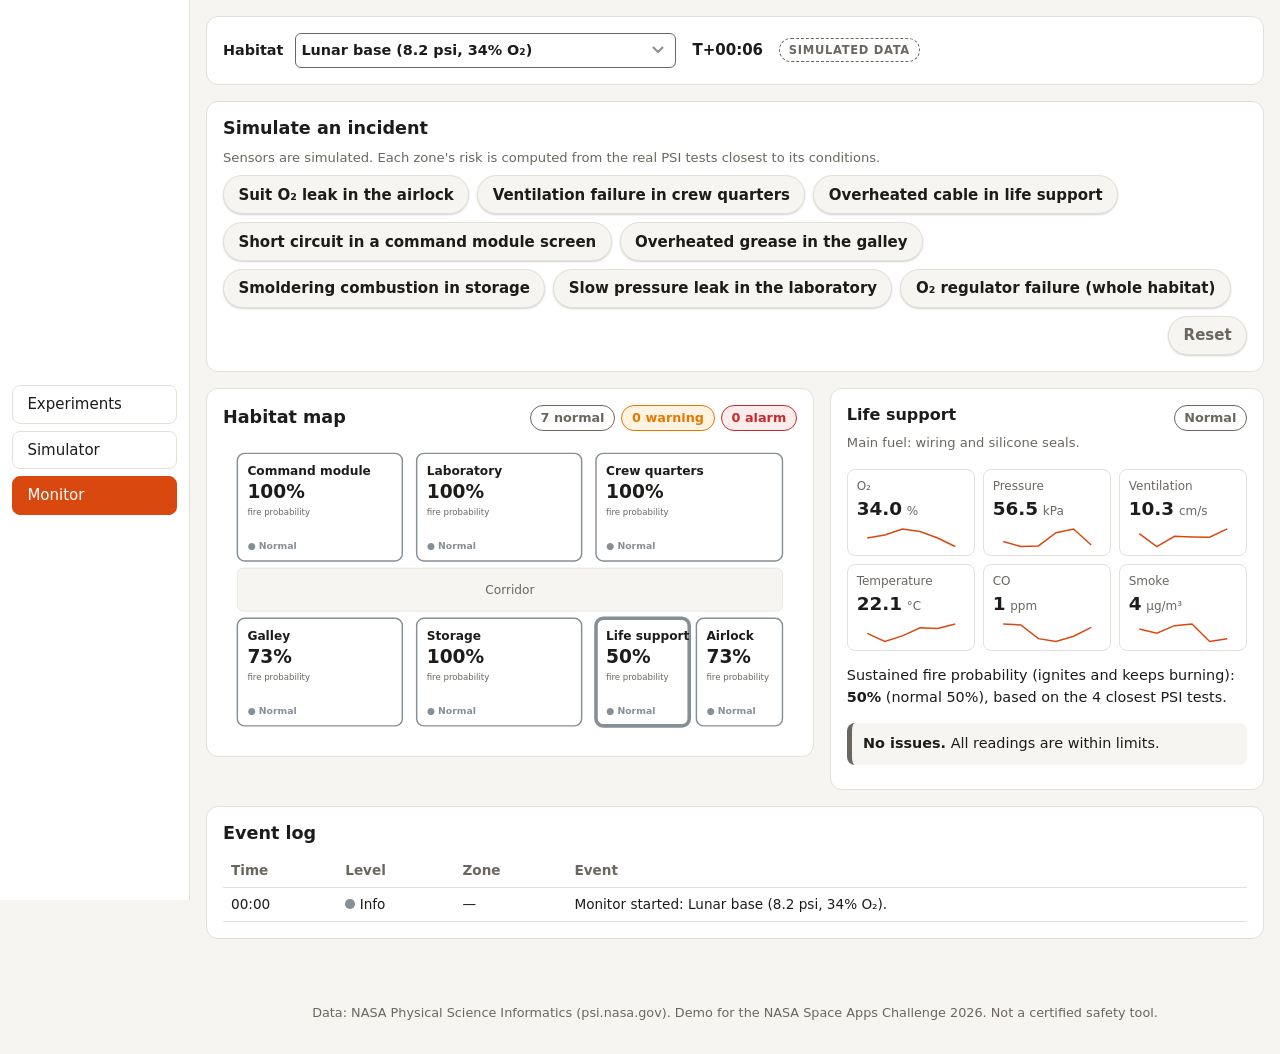
==== index.html @ 86bb219c "Center the sidebar tabs vertically and drop the filter emojis Co-Authored-By: Claude Opus 5.5 <norep" ====
<!doctype html>
<html lang="en">
<head>
<meta charset="utf-8">
<meta name="viewport" content="width=device-width, initial-scale=1">
<title>Flame in Freefall</title>
<meta name="description" content="Fire risk monitor and simulator for space habitats, based on NASA PSI microgravity combustion data.">
<link rel="stylesheet" href="style.css">
</head>
<body>
<header class="top">
  <h1 class="sr-only">Flame in Freefall</h1>
  <nav class="tabs" role="tablist">
    <button role="tab" class="tab" data-tab="exp">Experiments</button>
    <button role="tab" class="tab" data-tab="sim">Simulator</button>
    <button role="tab" class="tab active" data-tab="mon">Monitor</button>
  </nav>
</header>

<main>
<section id="mon" class="panel active">
  <div class="card mbar">
    <label>Habitat <select id="mHab"></select></label>
    <span id="mClock" class="clock">T+00:00</span>
    <span class="badge">SIMULATED DATA</span>
  </div>
  <div class="card">
    <h2>Simulate an incident</h2>
    <p class="hint">Sensors are simulated. Each zone's risk is computed from the real PSI tests closest to its conditions.</p>
    <div id="mIncidents" class="incidents"></div>
  </div>
  <div class="mgrid">
    <div class="card"><div class="mhead"><h2>Habitat map</h2><div id="mSummary" class="msum"></div></div><div id="mMap" class="map"></div></div>
    <div class="card" id="mDetail"></div>
  </div>
  <div class="card">
    <h2>Event log</h2>
    <div class="tablewrap"><table class="log"><thead><tr><th>Time</th><th>Level</th><th>Zone</th><th>Event</th></tr></thead><tbody id="mLog"></tbody></table></div>
  </div>
</section>

<section id="sim" class="panel">
  <form id="scenario" class="card inputs" onsubmit="return false">
    <h2>1. Define the scenario</h2>
    <label>Environment
      <select id="env"></select>
    </label>
    <p id="envNote" class="hint"></p>
    <label>Material or fuel
      <select id="fuel"></select>
    </label>
    <label>Oxygen: <b id="o2v"></b> %
      <input type="range" id="o2" min="10" max="40" step="0.5">
    </label>
    <label>Pressure: <b id="pv"></b> kPa
      <input type="range" id="p" min="40" max="310" step="1">
    </label>
    <label>Forced ventilation: <b id="flowv"></b> cm/s
      <input type="range" id="flow" min="0" max="30" step="0.5">
    </label>
    <label id="d0wrap" hidden>Droplet size: <b id="d0v"></b> mm
      <input type="range" id="d0" min="1" max="5" step="0.1" value="3">
    </label>
    <label>Gravity
      <select id="g">
        <option value="0">Microgravity (0 g)</option>
        <option value="0.165">Moon (0.17 g)</option>
        <option value="0.38">Mars (0.38 g)</option>
        <option value="1">Earth (1 g)</option>
      </select>
    </label>
    <p id="gNote" class="hint"></p>
  </form>

  <div class="results">
    <div class="verdict card" id="verdict"></div>
    <div class="pillars">
      <article class="card pillar" id="prevent"></article>
      <article class="card pillar" id="detect"></article>
      <article class="card pillar" id="extinguish"></article>
    </div>
    <div class="card">
      <h3>Where your scenario falls within the data</h3>
      <div id="chart" class="chartwrap"></div>
      <div id="legend" class="legend"></div>
    </div>
    <div class="card">
      <h3>Evidence: the closest tests</h3>
      <div class="tablewrap"><table id="evidence"></table></div>
    </div>
  </div>
</section>

<section id="exp" class="panel">
  <div class="card">
    <h2>The most useful experiments for habitats</h2>
    <div class="filters" id="expFilter" role="group" aria-label="Filter by pillar">
      <button type="button" class="fbtn on" data-f="">All</button>
      <button type="button" class="fbtn" data-f="prevencion">Prevention</button>
      <button type="button" class="fbtn" data-f="deteccion">Detection</button>
      <button type="button" class="fbtn" data-f="extincion">Extinction</button>
    </div>
    <p class="hint">★ = relevance for spacecraft, stations and bases. AI-generated summaries based on PSI.</p>
    <div id="ranking" class="ranking"></div>
  </div>
  <div class="card">
    <h2>Quick comparison</h2>
    <div class="tablewrap"><table id="compare" class="compact"></table></div>
    <p class="hint">* Their PSI table does not say whether each fire was sustained, so they are not used in the risk calculation; they are used as context.</p>
  </div>
  <div class="card">
    <h2>Which material withstands the habitat's O₂?</h2>
    <p class="hint">NASA ground test (1 g, 70 kPa): maximum O₂ at which each material self-extinguishes. Useful for choosing materials; it does not replace microgravity data.</p>
    <div class="tablewrap"><table id="materials" class="compact"></table></div>
    <p class="links"><a class="plink" href="https://ntrs.nasa.gov/citations/20070018178" target="_blank" rel="noopener">NASA report (NTRS 20070018178)</a></p>
  </div>
  <div class="two">
    <div class="card">
      <h2>Same hardware, easy to compare</h2>
      <div class="tablewrap"><table id="hwgroups" class="compact"></table></div>
    </div>
    <div class="card">
      <h2>Data</h2>
      <p><a class="btn" href="data/tests.csv" download>CSV data</a> <a class="btn" href="data/tests.json" download>JSON data</a></p>
      <p class="hint">857 tests in a common format for flammability models.</p>
      <h2>Applications on Earth</h2>
      <p>Use in water-mist extinguishers, smoke detectors and firefighting equipment. Also applicable to submarines, mines and aircraft.</p>
    </div>
  </div>
</section>

</main>

<footer>Data: NASA Physical Science Informatics (psi.nasa.gov). Demo for the NASA Space Apps Challenge 2026. Not a certified safety tool.</footer>
<script src="monitor.js"></script>
<script src="app.js"></script>
</body>
</html>
---- style.css ----
:root {
  --bg: #f6f5f2; --surface: #ffffff; --ink: #1d1c1a; --muted: #6b6760; --line: #e3e0d9;
  --accent: #d9480f; --accent-soft: #fff1e8;
  --high: #c92a2a; --mid: #e67700; --low: #2b8a3e;
  --burn: #e8590c; --ext: #1971c2; --noign: #868e96; --you: #1d1c1a;
  --high-bg: #fdecec; --mid-bg: #fff4e2; --low-bg: #eaf6ec;
}
@media (prefers-color-scheme: dark) {
  :root:not([data-theme="light"]) {
    --bg: #141312; --surface: #1e1d1b; --ink: #f1efe9; --muted: #a29d93; --line: #34322e;
    --accent: #ff8a4c; --accent-soft: #2e1d13;
    --high: #ff6b6b; --mid: #ffa94d; --low: #69db7c;
    --burn: #ff922b; --ext: #4dabf7; --noign: #adb5bd; --you: #f1efe9; --high-bg: #3a1d1d; --mid-bg: #36281a; --low-bg: #1b2e20; color-scheme: dark;
  }
}
:root[data-theme="dark"] {
  --bg: #141312; --surface: #1e1d1b; --ink: #f1efe9; --muted: #a29d93; --line: #34322e;
  --accent: #ff8a4c; --accent-soft: #2e1d13;
  --high: #ff6b6b; --mid: #ffa94d; --low: #69db7c;
  --burn: #ff922b; --ext: #4dabf7; --noign: #adb5bd; --you: #f1efe9; --high-bg: #3a1d1d; --mid-bg: #36281a; --low-bg: #1b2e20; color-scheme: dark;
}
* { box-sizing: border-box; }
body { margin: 0; background: var(--bg); color: var(--ink);
  font: 15px/1.5 system-ui, -apple-system, "Segoe UI", Roboto, sans-serif; }
h1, h2, h3 { margin: 0 0 .5rem; line-height: 1.25; }
h1 { font-size: 1.35rem; } h2 { font-size: 1.1rem; } h3 { font-size: 1rem; }
a { color: var(--accent); }
.top { display: flex; flex-wrap: wrap; gap: 1rem; align-items: center; justify-content: space-between;
  padding: 1rem 16px; border-bottom: 1px solid var(--line); background: var(--surface); }
.brand { display: flex; gap: .75rem; align-items: center; }
.logo { font-size: 2rem; }
.sub { margin: 0; color: var(--muted); font-size: .9rem; }
.tabs { display: flex; flex-wrap: wrap; gap: .25rem; }
.tab { border: 1px solid var(--line); background: transparent; color: var(--ink); padding: .45rem .9rem;
  border-radius: 999px; cursor: pointer; font: inherit; }
.tab.active { background: var(--accent); border-color: var(--accent); color: #fff; }
main { max-width: 1200px; margin: 0 auto; padding: 1rem 16px 2rem; }
.panel { display: none; } .panel.active { display: block; }
#sim.active { display: grid; grid-template-columns: 300px 1fr; gap: 1rem; align-items: start; }
.card { background: var(--surface); border: 1px solid var(--line); border-radius: 12px; padding: 1rem; margin-bottom: 1rem; }
.inputs { position: sticky; top: 1rem; }
.inputs label { display: block; margin: .75rem 0 .25rem; font-weight: 600; font-size: .9rem; }
.inputs select, .inputs input[type=range] { width: 100%; margin-top: .3rem; }
.inputs select { padding: .4rem; border-radius: 8px; border: 1px solid var(--line); background: var(--bg); color: var(--ink); font: inherit; }
input[type=range] { accent-color: var(--ink); }
.hint { color: var(--muted); font-size: .82rem; margin: .25rem 0; }
.verdict { display: flex; gap: 1rem; align-items: center; border-left: 6px solid var(--muted); }
.verdict .big { font-size: 2.2rem; font-weight: 800; min-width: 6.5rem; text-align: center; white-space: nowrap; }
.verdict p { margin: .2rem 0; }
.lvl-high { border-left-color: var(--high); } .lvl-high .big { color: var(--high); }
.lvl-mid { border-left-color: var(--mid); } .lvl-mid .big { color: var(--mid); }
.lvl-low { border-left-color: var(--low); } .lvl-low .big { color: var(--low); }
.pillars { display: grid; grid-template-columns: repeat(3, 1fr); gap: 1rem; }
.pillar { margin-bottom: 0; }
.pillar h3 { display: flex; gap: .4rem; align-items: center; }
.pillar ul { padding-left: 1.1rem; margin: .4rem 0; }
.pillar li { margin: .35rem 0; font-size: .92rem; }
.tag { display: inline-block; font-size: .72rem; padding: .05rem .45rem; border-radius: 999px;
  background: var(--accent-soft); color: var(--accent); margin-left: .25rem; font-weight: 600; }
.warn { background: var(--accent-soft); border-radius: 8px; padding: .5rem .7rem; font-size: .85rem; margin: .5rem 0; }
.src { color: var(--muted); font-size: .78rem; }
.results > .card:last-child, .pillars { margin-bottom: 1rem; }
.chartwrap svg { width: 100%; height: auto; display: block; }
.chartwrap .grid { stroke: var(--line); } .chartwrap .tick, .chartwrap .axis { fill: var(--muted); font-size: 11px; }
.chartwrap .you line, .chartwrap .you circle { stroke: var(--you); stroke-width: 2.5; }
.legend { display: flex; flex-wrap: wrap; gap: 1rem; font-size: .82rem; color: var(--muted); margin-top: .4rem; }
.tablewrap { overflow-x: auto; }
table { border-collapse: collapse; width: 100%; font-size: .85rem; }
th, td { text-align: left; padding: .4rem .5rem; border-bottom: 1px solid var(--line); vertical-align: top; }
th { color: var(--muted); font-weight: 600; white-space: nowrap; }
.dot { display: inline-block; width: .6rem; height: .6rem; border-radius: 50%; margin-right: .3rem; }
.ranking { display: grid; grid-template-columns: repeat(auto-fill, minmax(320px, 1fr)); gap: 1rem; }
.rank { border: 1px solid var(--line); border-radius: 10px; padding: .9rem; }
.rank .stars { color: var(--accent); letter-spacing: 2px; }
.rank p { margin: .35rem 0; font-size: .9rem; }
.prose { max-width: 760px; } .prose p, .prose li { font-size: .95rem; }
footer { text-align: center; color: var(--muted); font-size: .8rem; padding: 1rem 16px 2rem; }
/* Monitor */
.mbar { display: flex; flex-wrap: wrap; gap: .75rem 1rem; align-items: center; }
.mbar label { font-weight: 600; font-size: .9rem; }
.mbar select { margin-left: .4rem; padding: .35rem; border-radius: 8px; border: 1px solid var(--line); background: var(--bg); color: var(--ink); font: inherit; }
.clock { font-variant-numeric: tabular-nums; font-weight: 700; }
.badge { font-size: .72rem; font-weight: 700; letter-spacing: .06em; padding: .15rem .55rem; border-radius: 999px; border: 1px dashed var(--muted); color: var(--muted); }
.msum { display: flex; gap: .4rem; flex-wrap: wrap; margin-left: auto; }
.chip { display: inline-block; font-size: .8rem; font-weight: 600; padding: .15rem .6rem; border-radius: 999px; border: 1px solid; white-space: nowrap; }
.chip.lvl-low { color: var(--low); background: var(--low-bg); }
.chip.lvl-mid { color: var(--mid); background: var(--mid-bg); }
.chip.lvl-high { color: var(--high); background: var(--high-bg); }
.incidents { display: flex; flex-wrap: wrap; gap: .5rem; margin-top: .5rem; }
.incident { border: 1px solid var(--line); background: var(--bg); color: var(--ink); padding: .45rem .9rem; border-radius: 8px; cursor: pointer; font: inherit; }
.incident:hover { border-color: var(--accent); }
.incident.on { background: var(--accent); border-color: var(--accent); color: #fff; }
.incident.reset { margin-left: auto; color: var(--muted); }
.mgrid { display: grid; grid-template-columns: 1.4fr 1fr; gap: 1rem; align-items: start; }
.map svg { width: 100%; height: auto; display: block; }
.corridor { fill: var(--bg); stroke: var(--line); }
.zone { cursor: pointer; outline: none; }
.zone rect { stroke-width: 2; transition: fill .3s; }
.zone.sel rect, .zone:focus-visible rect { stroke-width: 5; }
.zlabel { font-size: 17px; font-weight: 700; fill: var(--ink); }
.zlabel.muted { fill: var(--muted); font-weight: 500; }
.zrisk { font-size: 26px; font-weight: 800; }
.zsub { font-size: 12px; fill: var(--muted); }
.zstate { font-size: 13px; font-weight: 700; }
.dhead { display: flex; justify-content: space-between; gap: .5rem; align-items: start; }
.tiles { display: grid; grid-template-columns: repeat(3, 1fr); gap: .5rem; margin: .75rem 0; }
.tile { border: 1px solid var(--line); border-radius: 8px; padding: .45rem .55rem; }
.tile .tl { display: block; font-size: .75rem; color: var(--muted); }
.tile b { font-size: 1.15rem; font-variant-numeric: tabular-nums; }
.tile .tu { font-size: .75rem; color: var(--muted); }
.spark { width: 100%; height: 22px; color: var(--accent); display: block; margin-top: .2rem; }
.riskline { font-size: .9rem; }
.action { border-left: 5px solid var(--muted); background: var(--bg); border-radius: 8px; padding: .5rem .7rem; margin: .5rem 0; font-size: .9rem; }
.action p { margin: .15rem 0; }
.action.lvl-high { background: var(--high-bg); } .action.lvl-mid { background: var(--mid-bg); } .action.lvl-low { background: var(--low-bg); }
table.log td:first-child { font-variant-numeric: tabular-nums; white-space: nowrap; }

@media (max-width: 900px) {
  .mgrid { grid-template-columns: 1fr; }
  .tiles { grid-template-columns: repeat(2, 1fr); }
  #sim.active { grid-template-columns: 1fr; }
  .inputs { position: static; }
  .pillars { grid-template-columns: 1fr; }
}
ul.plain { padding-left: 1.1rem; margin: .4rem 0; }
ul.plain li { margin: .35rem 0; font-size: .92rem; }
.btn { display: inline-block; padding: .45rem .9rem; border-radius: 8px; background: var(--accent); color: #fff; text-decoration: none; font-weight: 600; margin-right: .4rem; }
table.compact td, table.compact th { font-size: .85rem; vertical-align: top; }
.two { display: grid; grid-template-columns: 1fr 1fr; gap: 1rem; }
.formula { font-size: .95rem; }
.more summary { cursor: pointer; color: var(--muted); font-size: .82rem; margin-top: .3rem; }
@media (max-width: 900px) { .two { grid-template-columns: 1fr; } }
.links { display: flex; flex-wrap: wrap; gap: .35rem; margin: .5rem 0 .2rem; }
.plink { font-size: .8rem; font-weight: 600; padding: .2rem .6rem; border-radius: 999px; border: 1px solid var(--accent); text-decoration: none; }
.plink:hover { background: var(--accent-soft); }
[hidden] { display: none !important; }

td.mok { color: var(--low); font-weight: 600; }
td.mburn { color: var(--high); font-weight: 600; }
.matline { margin-top: .4rem; }
.sr-only { position: absolute; width: 1px; height: 1px; overflow: hidden; clip: rect(0 0 0 0); white-space: nowrap; }
.top { justify-content: flex-start; padding: .6rem max(16px, calc((100% - 1200px) / 2 + 16px)); }

/* Normal = sin color; aviso y alarma mantienen naranja y rojo */
:root { --ok: var(--noign); --ok-bg: var(--surface); }
.chip.lvl-ok { color: var(--muted); background: var(--surface); }
.action.lvl-ok { background: var(--bg); }
.mhead { display: flex; flex-wrap: wrap; gap: .5rem 1rem; align-items: center; justify-content: space-between; margin-bottom: .5rem; }
.mhead h2 { margin: 0; }
.mhead .msum { margin-left: 0; }
/* Desplegables: rectángulo con flecha. Botones de pulsar: píldora con sombra. */
select { appearance: none; -webkit-appearance: none; padding-right: 2rem !important; cursor: pointer;
  background: var(--surface) url("data:image/svg+xml,%3Csvg xmlns='http://www.w3.org/2000/svg' width='12' height='8' viewBox='0 0 12 8'%3E%3Cpath d='M1 1l5 5 5-5' fill='none' stroke='%23868e96' stroke-width='2'/%3E%3C/svg%3E") no-repeat right .7rem center !important;
  border: 1px solid var(--muted) !important; border-radius: 6px !important; }
.incident, .fbtn { border-radius: 999px; box-shadow: 0 1px 2px rgba(0,0,0,.18); font-weight: 600; }
.incident:active, .fbtn:active { transform: translateY(1px); box-shadow: none; }
.more summary { list-style: none; } .more summary::before { content: "▸ "; } .more[open] summary::before { content: "▾ "; }
.filters { display: flex; flex-wrap: wrap; gap: .5rem; margin: .4rem 0 .6rem; }
.fbtn { border: 1px solid var(--line); background: var(--bg); color: var(--ink); padding: .4rem .9rem; cursor: pointer; font: inherit; font-size: .9rem; }
.fbtn:hover { border-color: var(--ink); }
.fbtn.on { background: var(--ink); border-color: var(--ink); color: var(--surface); }
/* Pestañas en vertical a la izquierda */
body { display: grid; grid-template-columns: 190px minmax(0, 1fr); grid-template-rows: 1fr auto; min-height: 100vh; }
.top { grid-row: 1 / 3; grid-column: 1; position: sticky; top: 0; height: 100vh; align-items: stretch; flex-direction: column; flex-wrap: nowrap;
  justify-content: center; padding: 1rem .75rem; border-bottom: 0; border-right: 1px solid var(--line); }
.tabs { flex-direction: column; flex-wrap: nowrap; gap: .4rem; }
.tab { text-align: left; border-radius: 8px; }
main { grid-column: 2; width: 100%; }
footer { grid-column: 2; }
.inputs { top: 1rem; }
@media (max-width: 700px) {
  body { display: block; }
  .top { position: static; height: auto; flex-direction: row; justify-content: flex-start; border-right: 0; border-bottom: 1px solid var(--line); padding: .6rem 16px; }
  .tabs { flex-direction: row; flex-wrap: wrap; }
}
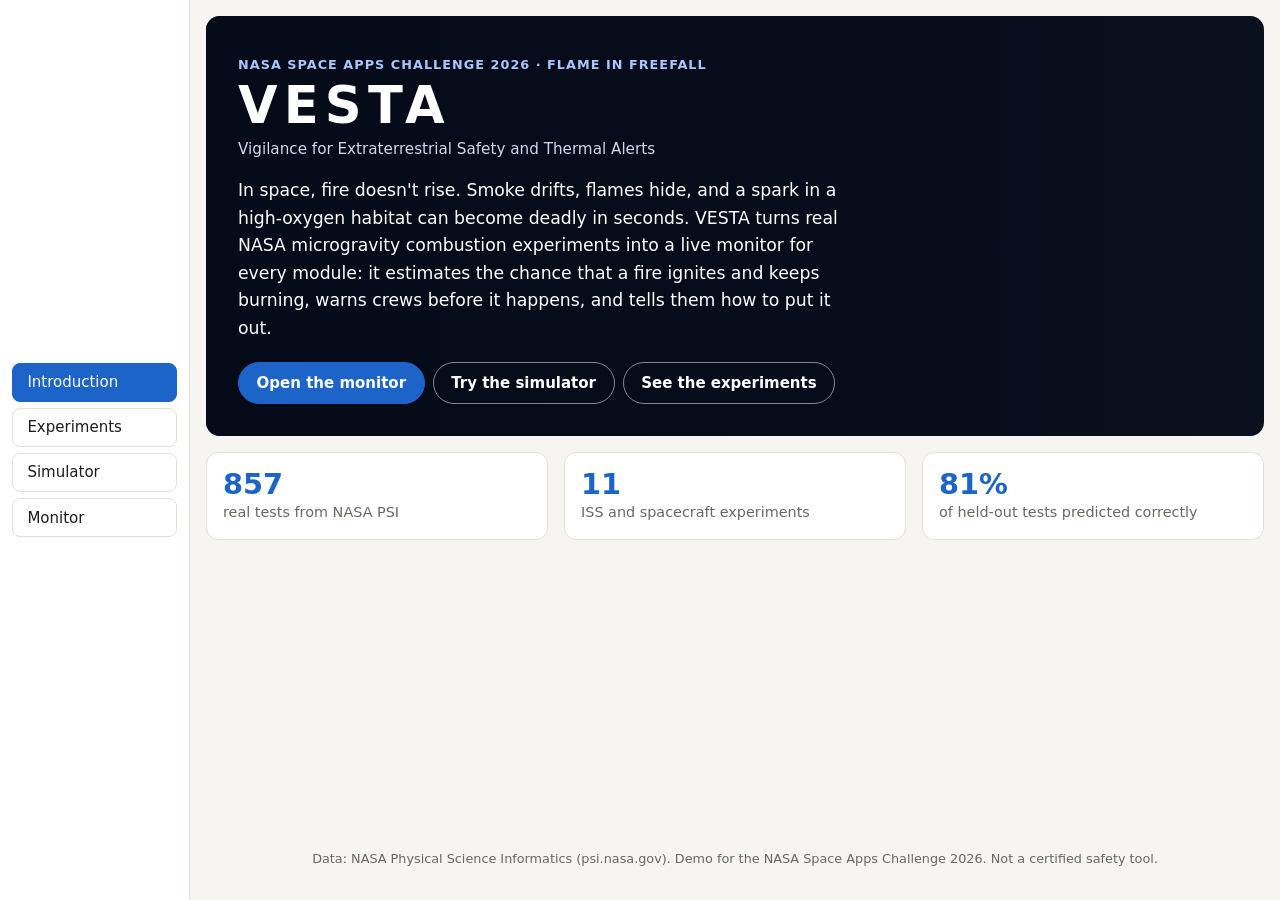
==== commit f2481d97: "Add an Introduction tab with the VESTA name, pitch and NASA photos Co-Authored-By: Claude Opus 5.5 <" ====
--- a/index.html
+++ b/index.html
@@ -3,22 +3,54 @@
 <head>
 <meta charset="utf-8">
 <meta name="viewport" content="width=device-width, initial-scale=1">
-<title>Flame in Freefall</title>
+<title>VESTA · Flame in Freefall</title>
 <meta name="description" content="Fire risk monitor and simulator for space habitats, based on NASA PSI microgravity combustion data.">
 <link rel="stylesheet" href="style.css">
 </head>
 <body>
 <header class="top">
-  <h1 class="sr-only">Flame in Freefall</h1>
+  <h1 class="sr-only">VESTA</h1>
   <nav class="tabs" role="tablist">
+    <button role="tab" class="tab active" data-tab="intro">Introduction</button>
     <button role="tab" class="tab" data-tab="exp">Experiments</button>
     <button role="tab" class="tab" data-tab="sim">Simulator</button>
-    <button role="tab" class="tab active" data-tab="mon">Monitor</button>
+    <button role="tab" class="tab" data-tab="mon">Monitor</button>
   </nav>
 </header>
 
 <main>
-<section id="mon" class="panel active">
+<section id="intro" class="panel active">
+  <div class="hero" style="--hero-img: url('https://images-assets.nasa.gov/image/sts111-373-018/sts111-373-018~medium.jpg')">
+    <div class="hero-text">
+      <p class="eyebrow">NASA Space Apps Challenge 2026 · Flame in Freefall</p>
+      <h2 class="hero-title">VESTA</h2>
+      <p class="hero-sub">Vigilance for Extraterrestrial Safety and Thermal Alerts</p>
+      <p class="hero-lead">In space, fire doesn't rise. Smoke drifts, flames hide, and a spark in a high-oxygen habitat can become deadly in seconds. VESTA turns real NASA microgravity combustion experiments into a live monitor for every module: it estimates the chance that a fire ignites and keeps burning, warns crews before it happens, and tells them how to put it out.</p>
+      <div class="hero-cta">
+        <button type="button" class="cta primary" data-go="mon">Open the monitor</button>
+        <button type="button" class="cta" data-go="sim">Try the simulator</button>
+        <button type="button" class="cta" data-go="exp">See the experiments</button>
+      </div>
+    </div>
+  </div>
+  <div class="stats">
+    <div class="card stat"><b>857</b><span>real tests from NASA PSI</span></div>
+    <div class="card stat"><b>11</b><span>ISS and spacecraft experiments</span></div>
+    <div class="card stat"><b>81%</b><span>of held-out tests predicted correctly</span></div>
+  </div>
+  <div class="two">
+    <figure class="card photo">
+      <img src="https://images-assets.nasa.gov/image/GRC-1998-C-00485/GRC-1998-C-00485~medium.jpg" alt="A candle flame on Earth, tall and teardrop-shaped, next to a round, dim blue candle flame in microgravity" loading="lazy" onerror="this.closest('figure').hidden = true">
+      <figcaption>The same candle on Earth (left) and in microgravity (right). Without buoyancy the flame turns round, dim and hard to see. <span class="credit">NASA Glenn Research Center</span></figcaption>
+    </figure>
+    <figure class="card photo">
+      <img src="https://images-assets.nasa.gov/image/sts050-232-011/sts050-232-011~medium.jpg" alt="A candle flame burning inside a glovebox aboard the Space Shuttle Columbia" loading="lazy" onerror="this.closest('figure').hidden = true">
+      <figcaption>Candle flame experiment aboard Space Shuttle Columbia (STS-50, 1992). <span class="credit">NASA JSC</span></figcaption>
+    </figure>
+  </div>
+</section>
+
+<section id="mon" class="panel">
   <div class="card mbar">
     <label>Habitat <select id="mHab"></select></label>
     <span id="mClock" class="clock">T+00:00</span>
--- a/style.css
+++ b/style.css
@@ -1,23 +1,23 @@
 :root {
   --bg: #f6f5f2; --surface: #ffffff; --ink: #1d1c1a; --muted: #6b6760; --line: #e3e0d9;
-  --accent: #d9480f; --accent-soft: #fff1e8;
+  --accent: #1c64c8; --accent-soft: #e8f0fd;
   --high: #c92a2a; --mid: #e67700; --low: #2b8a3e;
-  --burn: #e8590c; --ext: #1971c2; --noign: #868e96; --you: #1d1c1a;
+  --burn: #e03131; --ext: #1971c2; --noign: #868e96; --you: #1d1c1a;
   --high-bg: #fdecec; --mid-bg: #fff4e2; --low-bg: #eaf6ec;
 }
 @media (prefers-color-scheme: dark) {
   :root:not([data-theme="light"]) {
     --bg: #141312; --surface: #1e1d1b; --ink: #f1efe9; --muted: #a29d93; --line: #34322e;
-    --accent: #ff8a4c; --accent-soft: #2e1d13;
+    --accent: #4c8df6; --accent-soft: #15233a;
     --high: #ff6b6b; --mid: #ffa94d; --low: #69db7c;
-    --burn: #ff922b; --ext: #4dabf7; --noign: #adb5bd; --you: #f1efe9; --high-bg: #3a1d1d; --mid-bg: #36281a; --low-bg: #1b2e20; color-scheme: dark;
+    --burn: #ff6b6b; --ext: #4dabf7; --noign: #adb5bd; --you: #f1efe9; --high-bg: #3a1d1d; --mid-bg: #36281a; --low-bg: #1b2e20; color-scheme: dark;
   }
 }
 :root[data-theme="dark"] {
   --bg: #141312; --surface: #1e1d1b; --ink: #f1efe9; --muted: #a29d93; --line: #34322e;
-  --accent: #ff8a4c; --accent-soft: #2e1d13;
+  --accent: #4c8df6; --accent-soft: #15233a;
   --high: #ff6b6b; --mid: #ffa94d; --low: #69db7c;
-  --burn: #ff922b; --ext: #4dabf7; --noign: #adb5bd; --you: #f1efe9; --high-bg: #3a1d1d; --mid-bg: #36281a; --low-bg: #1b2e20; color-scheme: dark;
+  --burn: #ff6b6b; --ext: #4dabf7; --noign: #adb5bd; --you: #f1efe9; --high-bg: #3a1d1d; --mid-bg: #36281a; --low-bg: #1b2e20; color-scheme: dark;
 }
 * { box-sizing: border-box; }
 body { margin: 0; background: var(--bg); color: var(--ink);
@@ -57,7 +57,7 @@
 .pillar li { margin: .35rem 0; font-size: .92rem; }
 .tag { display: inline-block; font-size: .72rem; padding: .05rem .45rem; border-radius: 999px;
   background: var(--accent-soft); color: var(--accent); margin-left: .25rem; font-weight: 600; }
-.warn { background: var(--accent-soft); border-radius: 8px; padding: .5rem .7rem; font-size: .85rem; margin: .5rem 0; }
+.warn { background: var(--mid-bg); border-radius: 8px; padding: .5rem .7rem; font-size: .85rem; margin: .5rem 0; }
 .src { color: var(--muted); font-size: .78rem; }
 .results > .card:last-child, .pillars { margin-bottom: 1rem; }
 .chartwrap svg { width: 100%; height: auto; display: block; }
@@ -173,3 +173,30 @@
   .top { position: static; height: auto; flex-direction: row; justify-content: flex-start; border-right: 0; border-bottom: 1px solid var(--line); padding: .6rem 16px; }
   .tabs { flex-direction: row; flex-wrap: wrap; }
 }
+.incident.on { background: var(--noign); border-color: var(--noign); color: var(--surface); box-shadow: inset 0 1px 3px rgba(0,0,0,.25); }
+.incident.reset { font-size: .78rem; padding: .25rem .7rem; align-self: center; }
+
+/* Introduction */
+.hero { position: relative; border-radius: 14px; overflow: hidden; margin-bottom: 1rem; min-height: 420px; display: flex; align-items: flex-end;
+  background: #0b1220 var(--hero-img) center / cover no-repeat; color: #fff; }
+.hero::before { content: ""; position: absolute; inset: 0; background: linear-gradient(90deg, rgba(5,10,25,.92) 0%, rgba(5,10,25,.75) 55%, rgba(5,10,25,.25) 100%); }
+.hero-text { position: relative; padding: 2rem; max-width: 680px; }
+.eyebrow { margin: 0 0 .4rem; font-size: .8rem; letter-spacing: .08em; text-transform: uppercase; color: #a9c7ff; font-weight: 600; }
+.hero-title { font-size: 3.2rem; letter-spacing: .12em; margin: 0; line-height: 1; }
+.hero-sub { margin: .4rem 0 1rem; color: #cdd8ec; font-size: .95rem; }
+.hero-lead { font-size: 1.08rem; line-height: 1.6; margin: 0 0 1.2rem; }
+.hero-cta { display: flex; flex-wrap: wrap; gap: .5rem; }
+.cta { border: 1px solid rgba(255,255,255,.5); background: transparent; color: #fff; padding: .55rem 1.1rem; border-radius: 999px; cursor: pointer; font: inherit; font-weight: 600; box-shadow: 0 1px 2px rgba(0,0,0,.3); }
+.cta:hover { background: rgba(255,255,255,.12); }
+.cta.primary { background: var(--accent); border-color: var(--accent); }
+.stats { display: grid; grid-template-columns: repeat(3, 1fr); gap: 1rem; }
+.stat b { display: block; font-size: 1.8rem; color: var(--accent); line-height: 1.1; }
+.stat span { color: var(--muted); font-size: .9rem; }
+.photo { margin: 0 0 1rem; padding: 0; overflow: hidden; }
+.photo img { width: 100%; aspect-ratio: 3 / 2; object-fit: cover; display: block; background: #0b1220; }
+.photo figcaption { padding: .7rem 1rem .9rem; font-size: .88rem; }
+.credit { display: block; color: var(--muted); font-size: .76rem; margin-top: .2rem; }
+@media (max-width: 700px) {
+  .hero { min-height: 0; } .hero-text { padding: 1.25rem; } .hero-title { font-size: 2.4rem; }
+  .stats { grid-template-columns: 1fr; }
+}
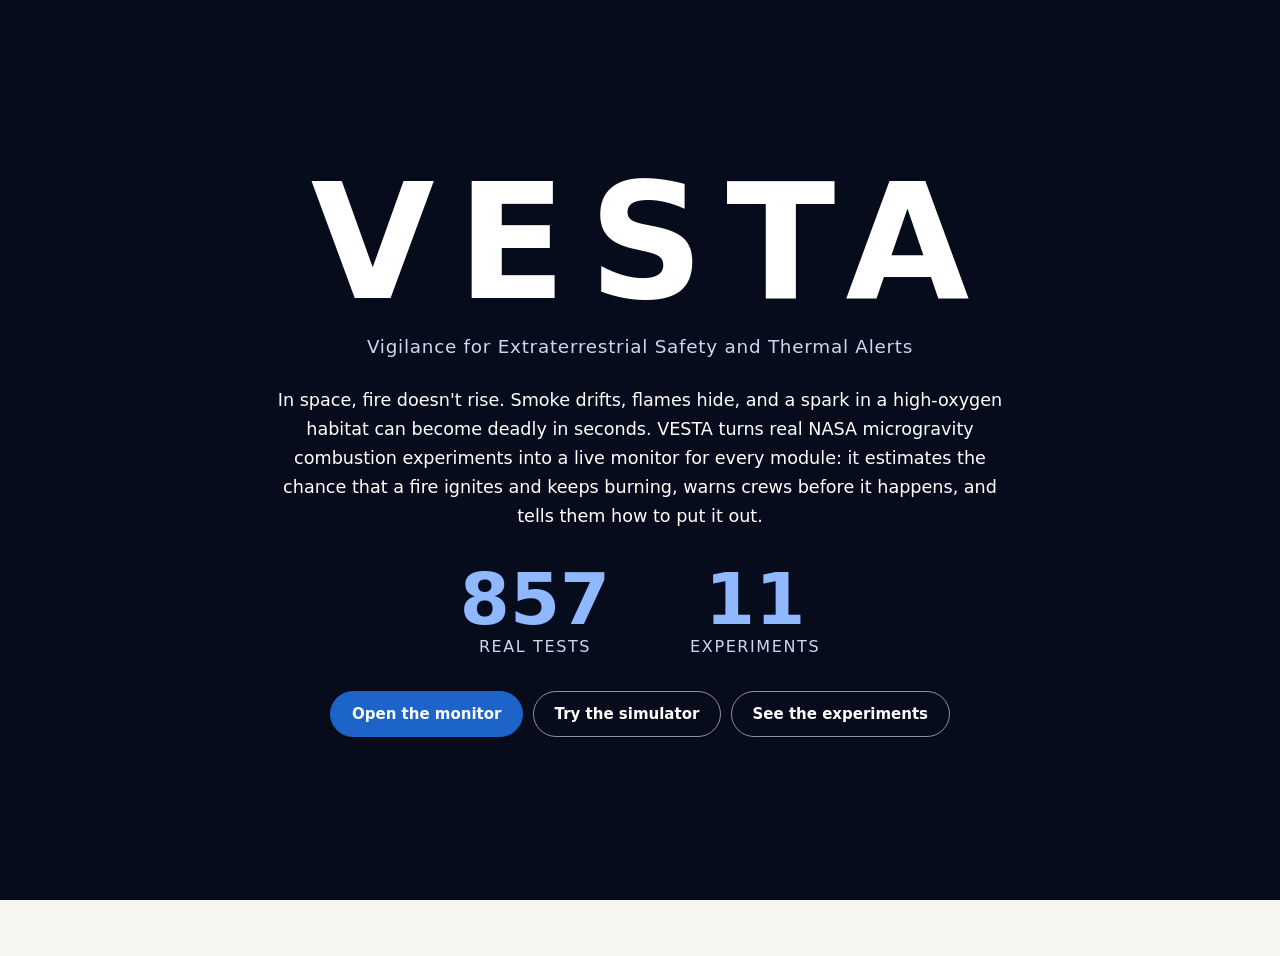
==== commit 61e9cf60: "Full-screen introduction and previous/next navigation - The introduction is a full-screen landing pa" ====
--- a/index.html
+++ b/index.html
@@ -9,23 +9,20 @@
 </head>
 <body>
 <header class="top">
-  <h1 class="sr-only">VESTA</h1>
-  <nav class="tabs" role="tablist">
-    <button role="tab" class="tab active" data-tab="intro">Introduction</button>
-    <button role="tab" class="tab" data-tab="exp">Experiments</button>
-    <button role="tab" class="tab" data-tab="sim">Simulator</button>
-    <button role="tab" class="tab" data-tab="mon">Monitor</button>
-  </nav>
+  <span id="pageName" class="pagename"></span>
+  <button type="button" id="home" class="brandlink" title="Back to the introduction">VESTA</button>
 </header>
 
-<main>
-<section id="intro" class="panel active">
+<section id="intro" class="landing">
   <div class="hero" style="--hero-img: url('https://images-assets.nasa.gov/image/sts111-373-018/sts111-373-018~medium.jpg')">
     <div class="hero-text">
-      <p class="eyebrow">NASA Space Apps Challenge 2026 · Flame in Freefall</p>
-      <h2 class="hero-title">VESTA</h2>
+      <h1 class="hero-title">VESTA</h1>
       <p class="hero-sub">Vigilance for Extraterrestrial Safety and Thermal Alerts</p>
       <p class="hero-lead">In space, fire doesn't rise. Smoke drifts, flames hide, and a spark in a high-oxygen habitat can become deadly in seconds. VESTA turns real NASA microgravity combustion experiments into a live monitor for every module: it estimates the chance that a fire ignites and keeps burning, warns crews before it happens, and tells them how to put it out.</p>
+      <div class="hero-stats">
+        <div><b>857</b><span>real tests</span></div>
+        <div><b>11</b><span>experiments</span></div>
+      </div>
       <div class="hero-cta">
         <button type="button" class="cta primary" data-go="mon">Open the monitor</button>
         <button type="button" class="cta" data-go="sim">Try the simulator</button>
@@ -33,24 +30,22 @@
       </div>
     </div>
   </div>
-  <div class="stats">
-    <div class="card stat"><b>857</b><span>real tests from NASA PSI</span></div>
-    <div class="card stat"><b>11</b><span>ISS and spacecraft experiments</span></div>
-    <div class="card stat"><b>81%</b><span>of held-out tests predicted correctly</span></div>
-  </div>
-  <div class="two">
-    <figure class="card photo">
-      <img src="https://images-assets.nasa.gov/image/GRC-1998-C-00485/GRC-1998-C-00485~medium.jpg" alt="A candle flame on Earth, tall and teardrop-shaped, next to a round, dim blue candle flame in microgravity" loading="lazy" onerror="this.closest('figure').hidden = true">
-      <figcaption>The same candle on Earth (left) and in microgravity (right). Without buoyancy the flame turns round, dim and hard to see. <span class="credit">NASA Glenn Research Center</span></figcaption>
-    </figure>
-    <figure class="card photo">
-      <img src="https://images-assets.nasa.gov/image/sts050-232-011/sts050-232-011~medium.jpg" alt="A candle flame burning inside a glovebox aboard the Space Shuttle Columbia" loading="lazy" onerror="this.closest('figure').hidden = true">
-      <figcaption>Candle flame experiment aboard Space Shuttle Columbia (STS-50, 1992). <span class="credit">NASA JSC</span></figcaption>
-    </figure>
+  <div class="landing-more">
+    <div class="two">
+      <figure class="card photo">
+        <img src="https://images-assets.nasa.gov/image/GRC-1998-C-00485/GRC-1998-C-00485~medium.jpg" alt="A candle flame on Earth, tall and teardrop-shaped, next to a round, dim blue candle flame in microgravity" loading="lazy" onerror="this.closest('figure').hidden = true">
+        <figcaption>The same candle on Earth (left) and in microgravity (right). Without buoyancy the flame turns round, dim and hard to see. <span class="credit">NASA Glenn Research Center</span></figcaption>
+      </figure>
+      <figure class="card photo">
+        <img src="https://images-assets.nasa.gov/image/sts050-232-011/sts050-232-011~medium.jpg" alt="A candle flame burning inside a glovebox aboard the Space Shuttle Columbia" loading="lazy" onerror="this.closest('figure').hidden = true">
+        <figcaption>Candle flame experiment aboard Space Shuttle Columbia (STS-50, 1992). <span class="credit">NASA JSC</span></figcaption>
+      </figure>
+    </div>
   </div>
 </section>
 
-<section id="mon" class="panel">
+<main>
+<section id="mon" class="panel active">
   <div class="card mbar">
     <label>Habitat <select id="mHab"></select></label>
     <span id="mClock" class="clock">T+00:00</span>
@@ -163,6 +158,11 @@
 
 </main>
 
+<nav class="pager" aria-label="Move between sections">
+  <button type="button" id="prevBtn" class="pagebtn"></button>
+  <button type="button" id="nextBtn" class="pagebtn next"></button>
+</nav>
+
 <footer>Data: NASA Physical Science Informatics (psi.nasa.gov). Demo for the NASA Space Apps Challenge 2026. Not a certified safety tool.</footer>
 <script src="monitor.js"></script>
 <script src="app.js"></script>
--- a/style.css
+++ b/style.css
@@ -159,44 +159,41 @@
 .fbtn { border: 1px solid var(--line); background: var(--bg); color: var(--ink); padding: .4rem .9rem; cursor: pointer; font: inherit; font-size: .9rem; }
 .fbtn:hover { border-color: var(--ink); }
 .fbtn.on { background: var(--ink); border-color: var(--ink); color: var(--surface); }
-/* Pestañas en vertical a la izquierda */
-body { display: grid; grid-template-columns: 190px minmax(0, 1fr); grid-template-rows: 1fr auto; min-height: 100vh; }
-.top { grid-row: 1 / 3; grid-column: 1; position: sticky; top: 0; height: 100vh; align-items: stretch; flex-direction: column; flex-wrap: nowrap;
-  justify-content: center; padding: 1rem .75rem; border-bottom: 0; border-right: 1px solid var(--line); }
-.tabs { flex-direction: column; flex-wrap: nowrap; gap: .4rem; }
-.tab { text-align: left; border-radius: 8px; }
-main { grid-column: 2; width: 100%; }
-footer { grid-column: 2; }
-.inputs { top: 1rem; }
-@media (max-width: 700px) {
-  body { display: block; }
-  .top { position: static; height: auto; flex-direction: row; justify-content: flex-start; border-right: 0; border-bottom: 1px solid var(--line); padding: .6rem 16px; }
-  .tabs { flex-direction: row; flex-wrap: wrap; }
-}
-.incident.on { background: var(--noign); border-color: var(--noign); color: var(--surface); box-shadow: inset 0 1px 3px rgba(0,0,0,.25); }
-.incident.reset { font-size: .78rem; padding: .25rem .7rem; align-self: center; }
+/* Top bar: section name on the left, VESTA on the right (back to the introduction) */
+.top { position: sticky; top: 0; z-index: 5; display: flex; justify-content: space-between; align-items: center;
+  padding: .6rem max(16px, calc((100% - 1200px) / 2 + 16px)); border-bottom: 1px solid var(--line); background: var(--surface); }
+.pagename { font-weight: 700; font-size: 1.05rem; }
+.brandlink { border: 0; background: none; cursor: pointer; font: inherit; font-weight: 800; font-size: 1.25rem; letter-spacing: .14em; color: var(--accent); padding: .2rem 0; }
+.brandlink:hover { text-decoration: underline; }
+main { padding-bottom: 5.5rem; }
+/* Previous / next buttons */
+.pager { position: fixed; left: 0; right: 0; bottom: 16px; pointer-events: none; z-index: 5;
+  display: flex; justify-content: space-between; padding: 0 max(16px, calc((100% - 1200px) / 2 + 16px)); }
+.pagebtn { pointer-events: auto; border: 1px solid var(--accent); background: var(--surface); color: var(--accent); padding: .6rem 1.1rem;
+  border-radius: 999px; cursor: pointer; font: inherit; font-weight: 700; box-shadow: 0 2px 8px rgba(0,0,0,.18); }
+.pagebtn:hover { background: var(--accent); color: #fff; }
+.pagebtn.next { margin-left: auto; }
+body.on-intro .top, body.on-intro main, body.on-intro .pager, body.on-intro footer { display: none; }
+body:not(.on-intro) #intro { display: none; }
 
-/* Introduction */
-.hero { position: relative; border-radius: 14px; overflow: hidden; margin-bottom: 1rem; min-height: 420px; display: flex; align-items: flex-end;
+/* Introduction (full screen) */
+.hero { position: relative; min-height: 100vh; display: flex; align-items: center; justify-content: center; text-align: center;
   background: #0b1220 var(--hero-img) center / cover no-repeat; color: #fff; }
-.hero::before { content: ""; position: absolute; inset: 0; background: linear-gradient(90deg, rgba(5,10,25,.92) 0%, rgba(5,10,25,.75) 55%, rgba(5,10,25,.25) 100%); }
-.hero-text { position: relative; padding: 2rem; max-width: 680px; }
-.eyebrow { margin: 0 0 .4rem; font-size: .8rem; letter-spacing: .08em; text-transform: uppercase; color: #a9c7ff; font-weight: 600; }
-.hero-title { font-size: 3.2rem; letter-spacing: .12em; margin: 0; line-height: 1; }
-.hero-sub { margin: .4rem 0 1rem; color: #cdd8ec; font-size: .95rem; }
-.hero-lead { font-size: 1.08rem; line-height: 1.6; margin: 0 0 1.2rem; }
-.hero-cta { display: flex; flex-wrap: wrap; gap: .5rem; }
-.cta { border: 1px solid rgba(255,255,255,.5); background: transparent; color: #fff; padding: .55rem 1.1rem; border-radius: 999px; cursor: pointer; font: inherit; font-weight: 600; box-shadow: 0 1px 2px rgba(0,0,0,.3); }
+.hero::before { content: ""; position: absolute; inset: 0; background: rgba(5,10,25,.72); }
+.hero-text { position: relative; padding: 3rem 16px; max-width: 760px; }
+.hero-title { font-size: clamp(4.5rem, 16vw, 10rem); letter-spacing: .14em; margin: 0 0 0 .14em; line-height: 1; font-weight: 800; }
+.hero-sub { margin: .6rem 0 1.6rem; color: #cdd8ec; font-size: clamp(.95rem, 2vw, 1.15rem); letter-spacing: .04em; }
+.hero-lead { font-size: 1.1rem; line-height: 1.65; margin: 0 auto 2rem; }
+.hero-stats { display: flex; justify-content: center; gap: clamp(2rem, 8vw, 5rem); margin-bottom: 2rem; }
+.hero-stats b { display: block; font-size: clamp(2.8rem, 8vw, 4.5rem); line-height: 1; color: #8fb8ff; font-weight: 800; }
+.hero-stats span { font-size: 1rem; color: #cdd8ec; text-transform: uppercase; letter-spacing: .1em; }
+.hero-cta { display: flex; flex-wrap: wrap; gap: .6rem; justify-content: center; }
+.cta { border: 1px solid rgba(255,255,255,.55); background: transparent; color: #fff; padding: .65rem 1.3rem; border-radius: 999px; cursor: pointer; font: inherit; font-weight: 600; box-shadow: 0 1px 2px rgba(0,0,0,.3); }
 .cta:hover { background: rgba(255,255,255,.12); }
 .cta.primary { background: var(--accent); border-color: var(--accent); }
-.stats { display: grid; grid-template-columns: repeat(3, 1fr); gap: 1rem; }
-.stat b { display: block; font-size: 1.8rem; color: var(--accent); line-height: 1.1; }
-.stat span { color: var(--muted); font-size: .9rem; }
+.landing-more { max-width: 1200px; margin: 0 auto; padding: 1.5rem 16px 2rem; }
 .photo { margin: 0 0 1rem; padding: 0; overflow: hidden; }
 .photo img { width: 100%; aspect-ratio: 3 / 2; object-fit: cover; display: block; background: #0b1220; }
 .photo figcaption { padding: .7rem 1rem .9rem; font-size: .88rem; }
 .credit { display: block; color: var(--muted); font-size: .76rem; margin-top: .2rem; }
-@media (max-width: 700px) {
-  .hero { min-height: 0; } .hero-text { padding: 1.25rem; } .hero-title { font-size: 2.4rem; }
-  .stats { grid-template-columns: 1fr; }
-}
+.inputs { top: 4.5rem; }
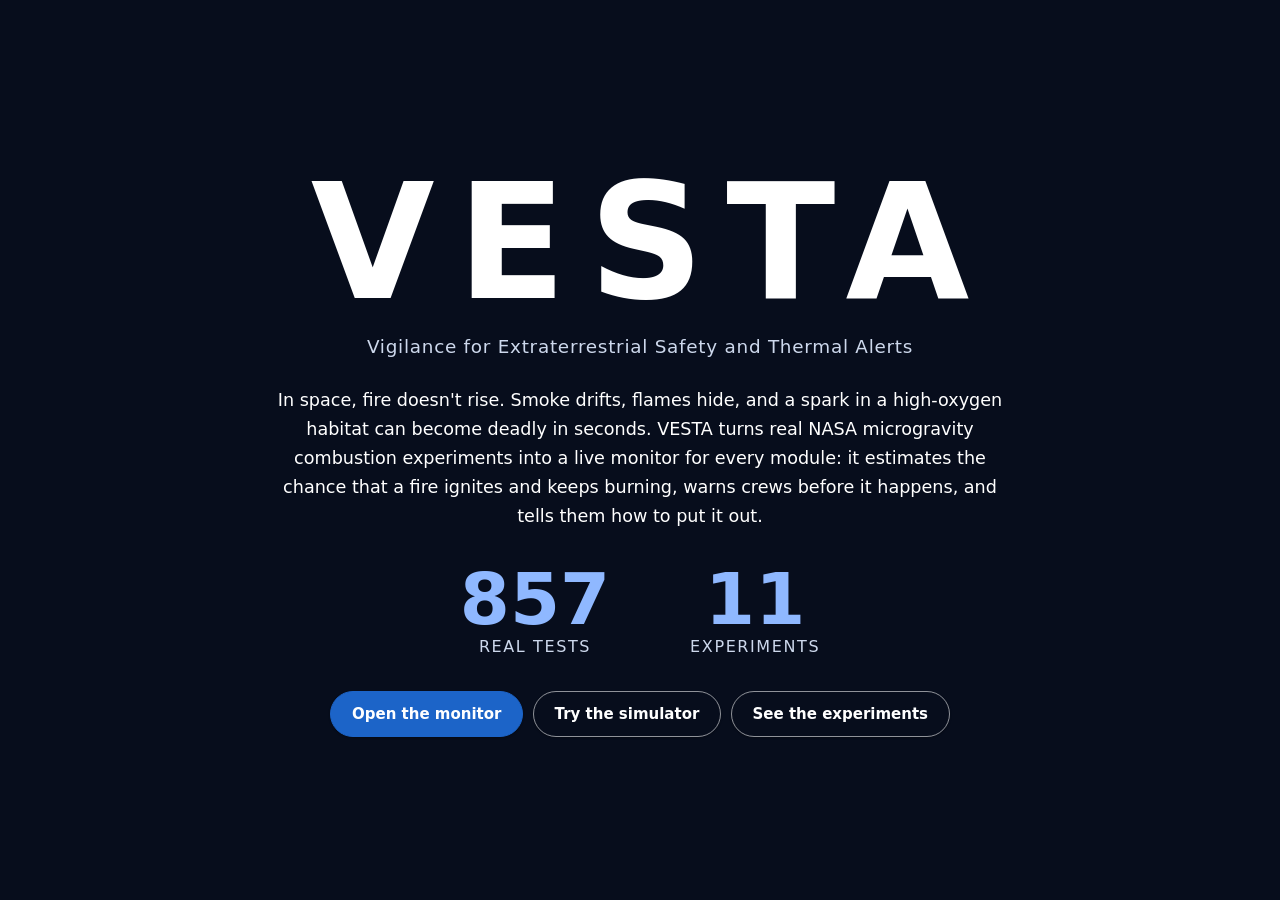
==== commit 02d4b360: "Use a microgravity flame as the intro background and drop the photo cards Co-Authored-By: Claude Opu" ====
--- a/index.html
+++ b/index.html
@@ -14,7 +14,7 @@
 </header>
 
 <section id="intro" class="landing">
-  <div class="hero" style="--hero-img: url('https://images-assets.nasa.gov/image/sts111-373-018/sts111-373-018~medium.jpg')">
+  <div class="hero" style="--hero-img: url('https://images-assets.nasa.gov/image/sts050-232-011/sts050-232-011~large.jpg')">
     <div class="hero-text">
       <h1 class="hero-title">VESTA</h1>
       <p class="hero-sub">Vigilance for Extraterrestrial Safety and Thermal Alerts</p>
@@ -28,18 +28,6 @@
         <button type="button" class="cta" data-go="sim">Try the simulator</button>
         <button type="button" class="cta" data-go="exp">See the experiments</button>
       </div>
-    </div>
-  </div>
-  <div class="landing-more">
-    <div class="two">
-      <figure class="card photo">
-        <img src="https://images-assets.nasa.gov/image/GRC-1998-C-00485/GRC-1998-C-00485~medium.jpg" alt="A candle flame on Earth, tall and teardrop-shaped, next to a round, dim blue candle flame in microgravity" loading="lazy" onerror="this.closest('figure').hidden = true">
-        <figcaption>The same candle on Earth (left) and in microgravity (right). Without buoyancy the flame turns round, dim and hard to see. <span class="credit">NASA Glenn Research Center</span></figcaption>
-      </figure>
-      <figure class="card photo">
-        <img src="https://images-assets.nasa.gov/image/sts050-232-011/sts050-232-011~medium.jpg" alt="A candle flame burning inside a glovebox aboard the Space Shuttle Columbia" loading="lazy" onerror="this.closest('figure').hidden = true">
-        <figcaption>Candle flame experiment aboard Space Shuttle Columbia (STS-50, 1992). <span class="credit">NASA JSC</span></figcaption>
-      </figure>
     </div>
   </div>
 </section>
--- a/style.css
+++ b/style.css
@@ -179,7 +179,7 @@
 /* Introduction (full screen) */
 .hero { position: relative; min-height: 100vh; display: flex; align-items: center; justify-content: center; text-align: center;
   background: #0b1220 var(--hero-img) center / cover no-repeat; color: #fff; }
-.hero::before { content: ""; position: absolute; inset: 0; background: rgba(5,10,25,.72); }
+.hero::before { content: ""; position: absolute; inset: 0; background: rgba(5,10,25,.6); }
 .hero-text { position: relative; padding: 3rem 16px; max-width: 760px; }
 .hero-title { font-size: clamp(4.5rem, 16vw, 10rem); letter-spacing: .14em; margin: 0 0 0 .14em; line-height: 1; font-weight: 800; }
 .hero-sub { margin: .6rem 0 1.6rem; color: #cdd8ec; font-size: clamp(.95rem, 2vw, 1.15rem); letter-spacing: .04em; }
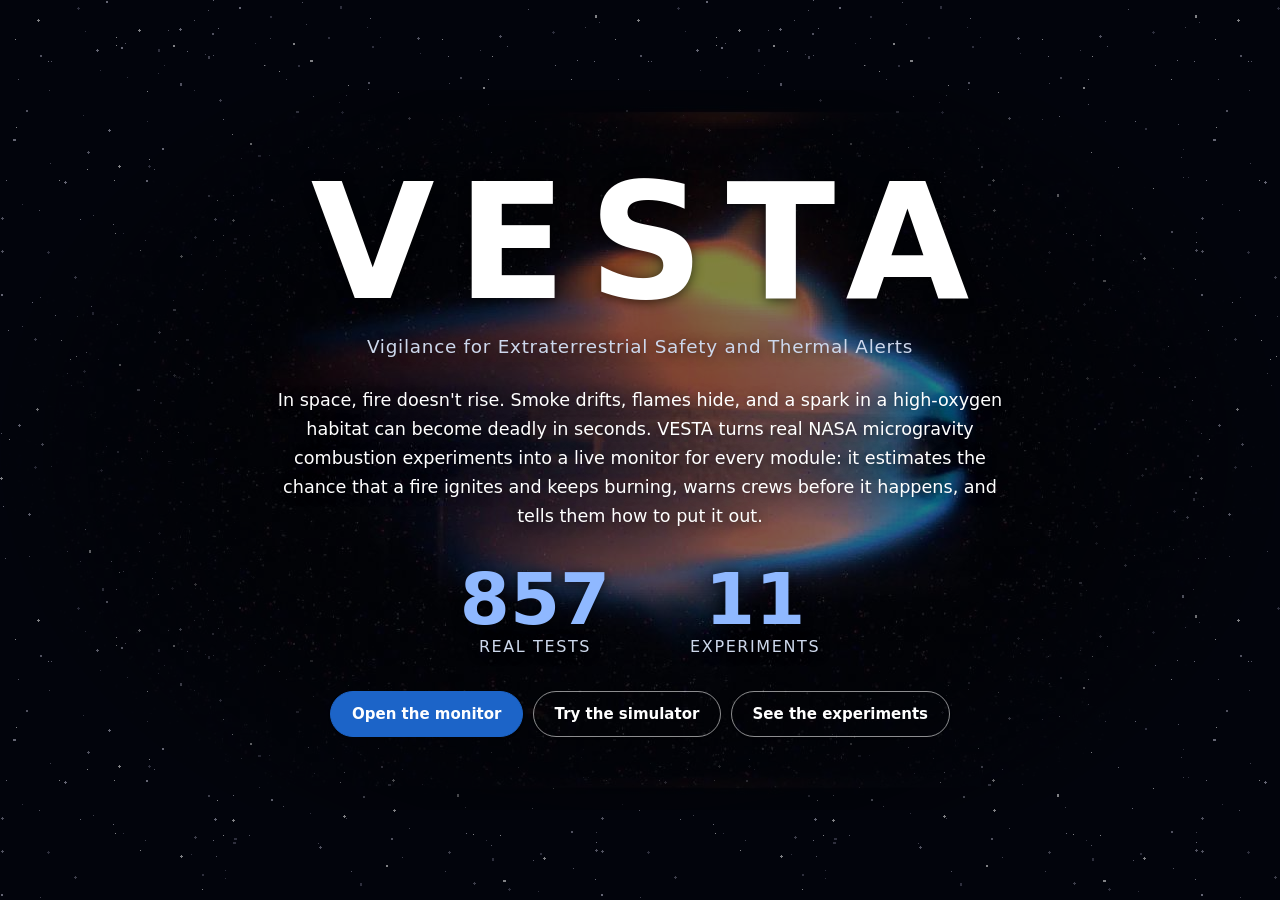
==== commit 6329aa7a: "Intro: user-provided flame photo over a star field The photo sits in the middle and fades into a gen" ====
--- a/index.html
+++ b/index.html
@@ -14,7 +14,8 @@
 </header>
 
 <section id="intro" class="landing">
-  <div class="hero" style="--hero-img: url('https://images-assets.nasa.gov/image/sts050-232-011/sts050-232-011~large.jpg')">
+  <div class="hero">
+    <div class="hero-photo" aria-hidden="true"></div>
     <div class="hero-text">
       <h1 class="hero-title">VESTA</h1>
       <p class="hero-sub">Vigilance for Extraterrestrial Safety and Thermal Alerts</p>
--- a/style.css
+++ b/style.css
@@ -178,8 +178,13 @@
 
 /* Introduction (full screen) */
 .hero { position: relative; min-height: 100vh; display: flex; align-items: center; justify-content: center; text-align: center;
-  background: #0b1220 var(--hero-img) center / cover no-repeat; color: #fff; }
-.hero::before { content: ""; position: absolute; inset: 0; background: rgba(5,10,25,.6); }
+  background: #03050c url("images/stars.png") repeat; color: #fff; overflow: hidden; }
+/* Flame photo in the middle; its edges fade into the star field that fills the sides */
+.hero-photo { position: absolute; inset: 0; background: url("images/flame.jpg") center / contain no-repeat;
+  -webkit-mask-image: radial-gradient(ellipse 50% 50% at center, #000 60%, transparent 100%);
+  mask-image: radial-gradient(ellipse 50% 50% at center, #000 60%, transparent 100%); }
+.hero::before { content: ""; position: absolute; inset: 0; background: rgba(3,5,12,.5); z-index: 1; }
+.hero-text { z-index: 2; text-shadow: 0 2px 12px rgba(0,0,0,.6); }
 .hero-text { position: relative; padding: 3rem 16px; max-width: 760px; }
 .hero-title { font-size: clamp(4.5rem, 16vw, 10rem); letter-spacing: .14em; margin: 0 0 0 .14em; line-height: 1; font-weight: 800; }
 .hero-sub { margin: .6rem 0 1.6rem; color: #cdd8ec; font-size: clamp(.95rem, 2vw, 1.15rem); letter-spacing: .04em; }
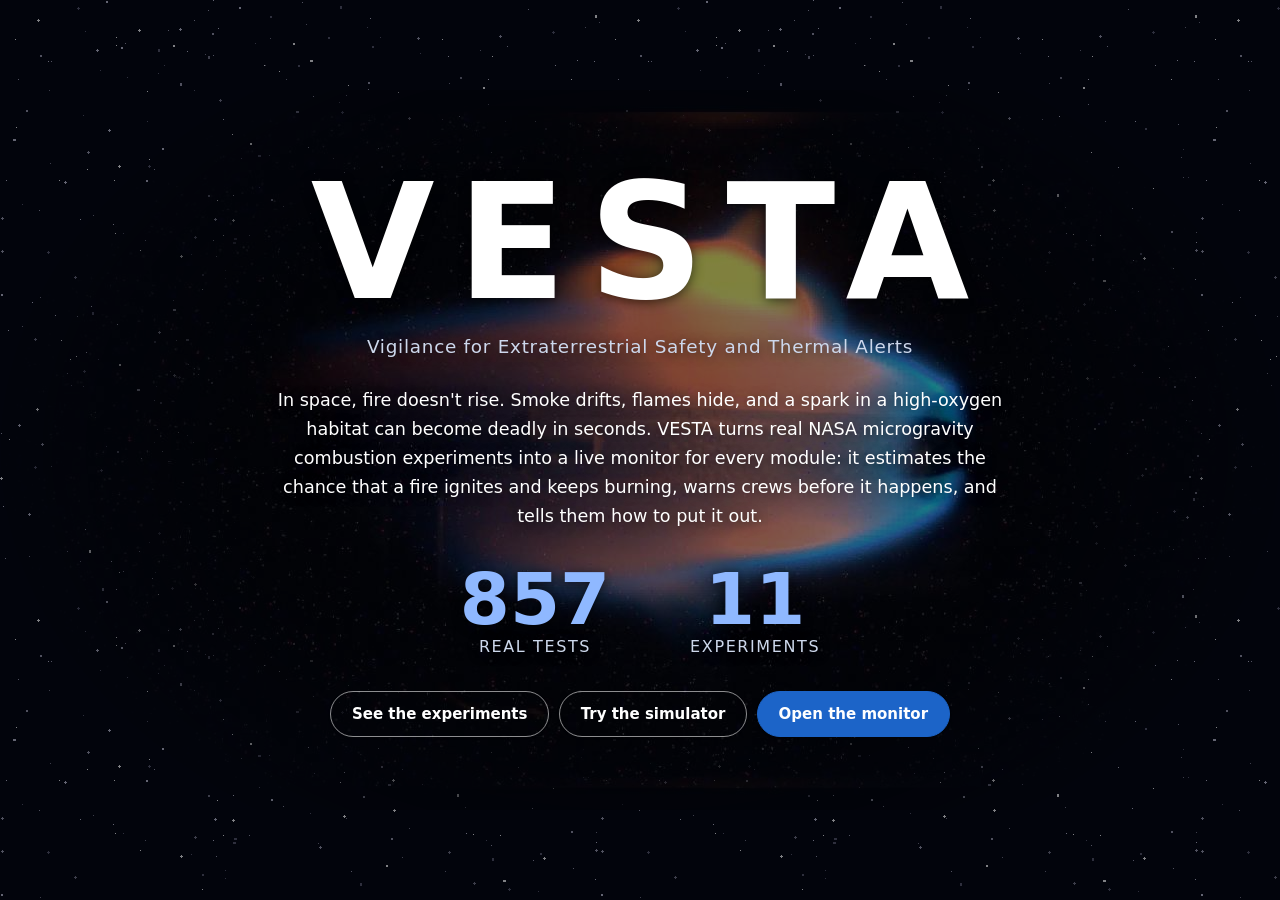
==== commit 79981a93: "Intro: swap the order of the monitor and experiments buttons Co-Authored-By: Claude Opus 5.5 <norepl" ====
--- a/index.html
+++ b/index.html
@@ -25,9 +25,9 @@
         <div><b>11</b><span>experiments</span></div>
       </div>
       <div class="hero-cta">
+        <button type="button" class="cta" data-go="exp">See the experiments</button>
+        <button type="button" class="cta" data-go="sim">Try the simulator</button>
         <button type="button" class="cta primary" data-go="mon">Open the monitor</button>
-        <button type="button" class="cta" data-go="sim">Try the simulator</button>
-        <button type="button" class="cta" data-go="exp">See the experiments</button>
       </div>
     </div>
   </div>
--- a/style.css
+++ b/style.css
@@ -202,3 +202,7 @@
 .photo figcaption { padding: .7rem 1rem .9rem; font-size: .88rem; }
 .credit { display: block; color: var(--muted); font-size: .76rem; margin-top: .2rem; }
 .inputs { top: 4.5rem; }
+/* Subtle star field filling the sides of the sections */
+body:not(.on-intro) { background: #0a0e1a url("images/stars-soft.png") repeat; }
+body:not(.on-intro) main { background: var(--bg); min-height: calc(100vh - 57px); }
+body:not(.on-intro) footer { color: #9aa3b5; }
